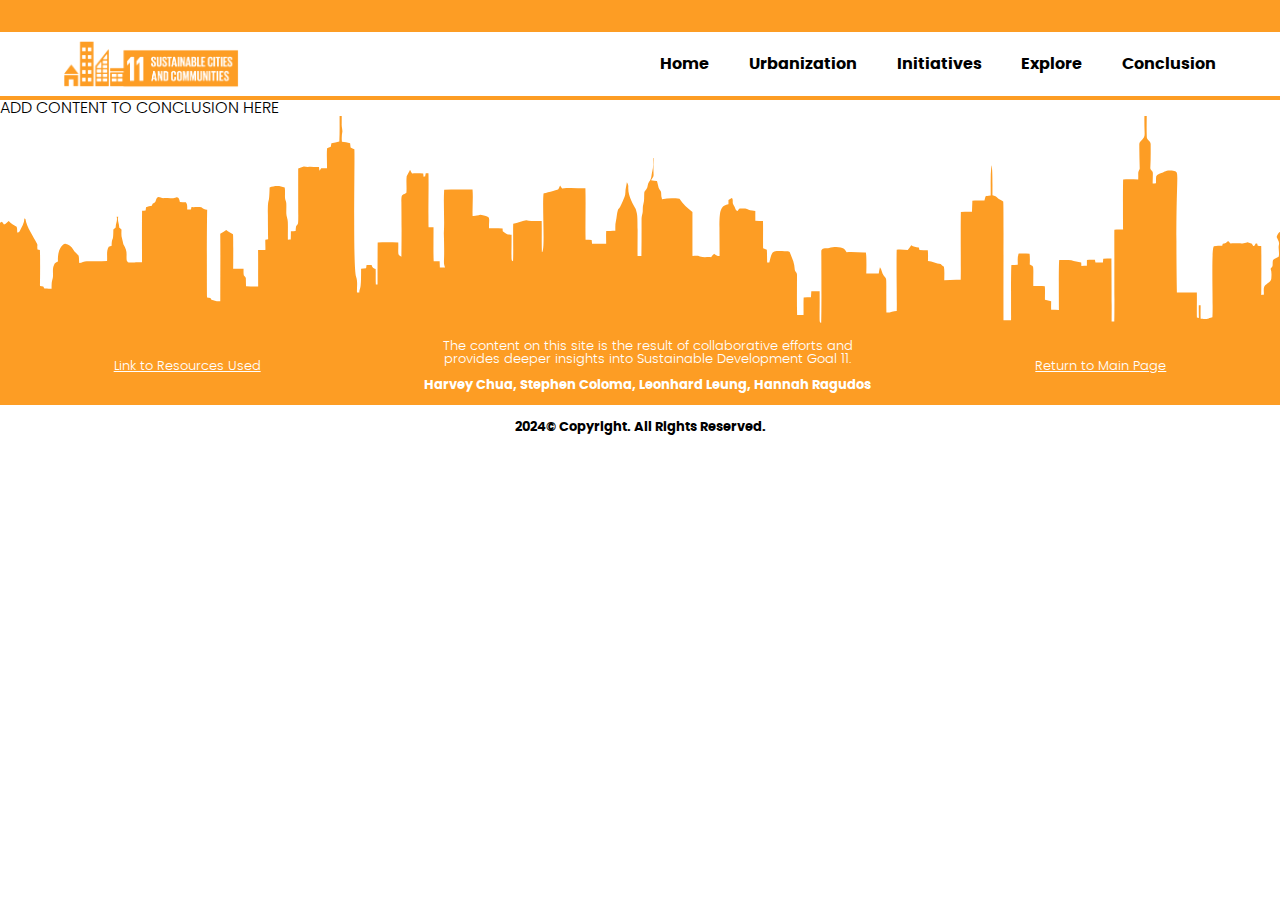
==== pages/conclusion.html @ e599083f "add: added html files and css files to facilitate the distribution of tasks among members" ====
<!DOCTYPE html>
<html lang="en">
<head>
    <meta charset="UTF-8">
    <meta name="viewport" content="width=device-width, initial-scale=1.0">
    <title>Conclusion</title>
    <link rel="stylesheet" href="../style/style.css">
    <link rel="stylesheet" href="../style/conclusion.css">
</head>
<body>
    <header>
        <div class="upper-box"></div>
        <div class="header-content">
            <img id="header-logo" src="../resources/images/logo.png" alt="Sustainable Cities Logo">
            <nav>
                <ul>
                    <li><a href="../index.html">Home</a></li>
                    <li><a href="../pages/urbanization.html">Urbanization</a></li>
                    <li><a href="../pages/initiatives.html">Initiatives</a></li>
                    <li><a href="../pages/explore.html">Explore</a></li>
                    <li><a href="../pages/conclusion.html">Conclusion</a></li>
                </ul>
            </nav>
        </div>
    </header>

    <main>
        ADD CONTENT TO CONCLUSION HERE
    </main>
    
    <footer>
        <div class="image-holder">
            <img id="orange-building" src="../resources/images/footer-bg.svg" alt="">
        </div>
        <div class="text-holder">
            <a href="#">Link to Resources Used</a>
            <p>The content on this site is the result of collaborative efforts and provides deeper insights into Sustainable Development Goal 11.
                <br><br><strong>Harvey Chua, Stephen Coloma, Leonhard Leung, Hannah Ragudos</strong>
            </p>
            <a href="#">Return to Main Page</a>
        </div>
        <div class="white">
            <h1>2024© Copyright. All Rights Reserved.</h1>
        </div>
    </footer>

</body>
</html>
---- style/style.css ----
/* CSS FOR NAVIGATION, HEADE AND FOOTER AS WELL AS THE VARIABLES USED */
@font-face {
    font-family: 'Roboto';
    font-weight: 400;
    src: url('../resources/fonts/poppins-regular-webfont.woff2') format('woff2'),
        url('../resources/fonts/poppins-regular-webfont.woff') format('woff');
}

@font-face {
    font-family: 'Roboto';
    font-weight: bold;
    src: url('../resources/fonts/poppins-bold-webfont.woff2') format('woff2'),
        url('../resources/fonts/poppins-bold-webfont.woff') format('woff');
}

@font-face {
    font-family: 'Roboto';
    font-weight: light;
    src: url('../resources/fonts/poppins-light-webfont.woff2') format('woff2'),
        url('../resources/fonts/poppins-light-webfont.woff') format('woff');
}

:root{
    --main-bg-color: #fff;
    --main-foreground-color: #fd9d24;
    --card-bg-color: #fef3e5;
    --main-accent-color: #009ddb;
    --main-text-color: #000;
    
    /* font family to be changed */
    --app-font-family: 'Roboto'; 
    --app-font-size: clamp(10px, 1vw + .7em, 16px);
    /* mobile view breakpoint */
    --mobile-breakpoint: 420px;
    --tab-breakpoint: 768px;
  }

* {
    box-sizing: border-box;
    margin: 0;
    padding: 0;
}


body {
    font-family: var(--app-font-family);
    font-size: var(--app-font-size);
    display: flex;
    flex-direction: column;
}

/* header part */
header {
    background-color: var(--main-foreground-color);
    position: sticky;
    top: 0;
    z-index: 1000;
}

.upper-box{
    height: 2rem;
}

.header-content {
    display: flex;
    justify-content: center;
    align-items: center;
    padding: .5rem 4rem;
    background-color: var(--main-bg-color);
    border-bottom: 4px solid var(--main-foreground-color);

}

#header-logo {
    height: 3rem;
}

nav{
    display: none;
}

nav ul {
    list-style: none;
    display: flex;  
    justify-content: flex-end;
    align-items: center;
}

nav ul li {
    margin-left: 10%; /* Space items evenly from the right */
}

nav ul li a {
    color: black;
    text-decoration: none;
    font-weight: bold;
}

/* TEMPORARY */
@media (min-width: 900px) {
    /* HANDLE THE ADDING OF BURGERS */
    nav{
        display: flex;
    }

    .header-content {
        display: flex;
        justify-content: space-between;
    }
}

/* FOOTER */
footer{
    width: 100%;
    position: relative;
}

footer .image-holder{
    width: 100%;
}

footer .image-holder #orange-building{
    width: 100%;
}

.text-holder{
    font-size: clamp(.5rem, .3rem + 1vw, .8rem);
    background-color: var(--main-foreground-color);
    padding: 1% 5%;
    display: flex;
    justify-content: space-around;
    align-items: center;
    text-align: center;
    color: var(--main-bg-color);
    margin-top: -5px;
}

.text-holder a{
    color: var(--main-bg-color);
}

.text-holder p{
    padding: 0 5%;
    max-width: 50%;
}

footer .white{
    width: 100%;
    height: 10%;
    padding: 1rem;
    background-color: var(--main-bg-color);
    display: flex;
    justify-content: center;
    align-items: center;
    font-size: clamp(.1rem, .2rem + 1vw, .4rem);
}
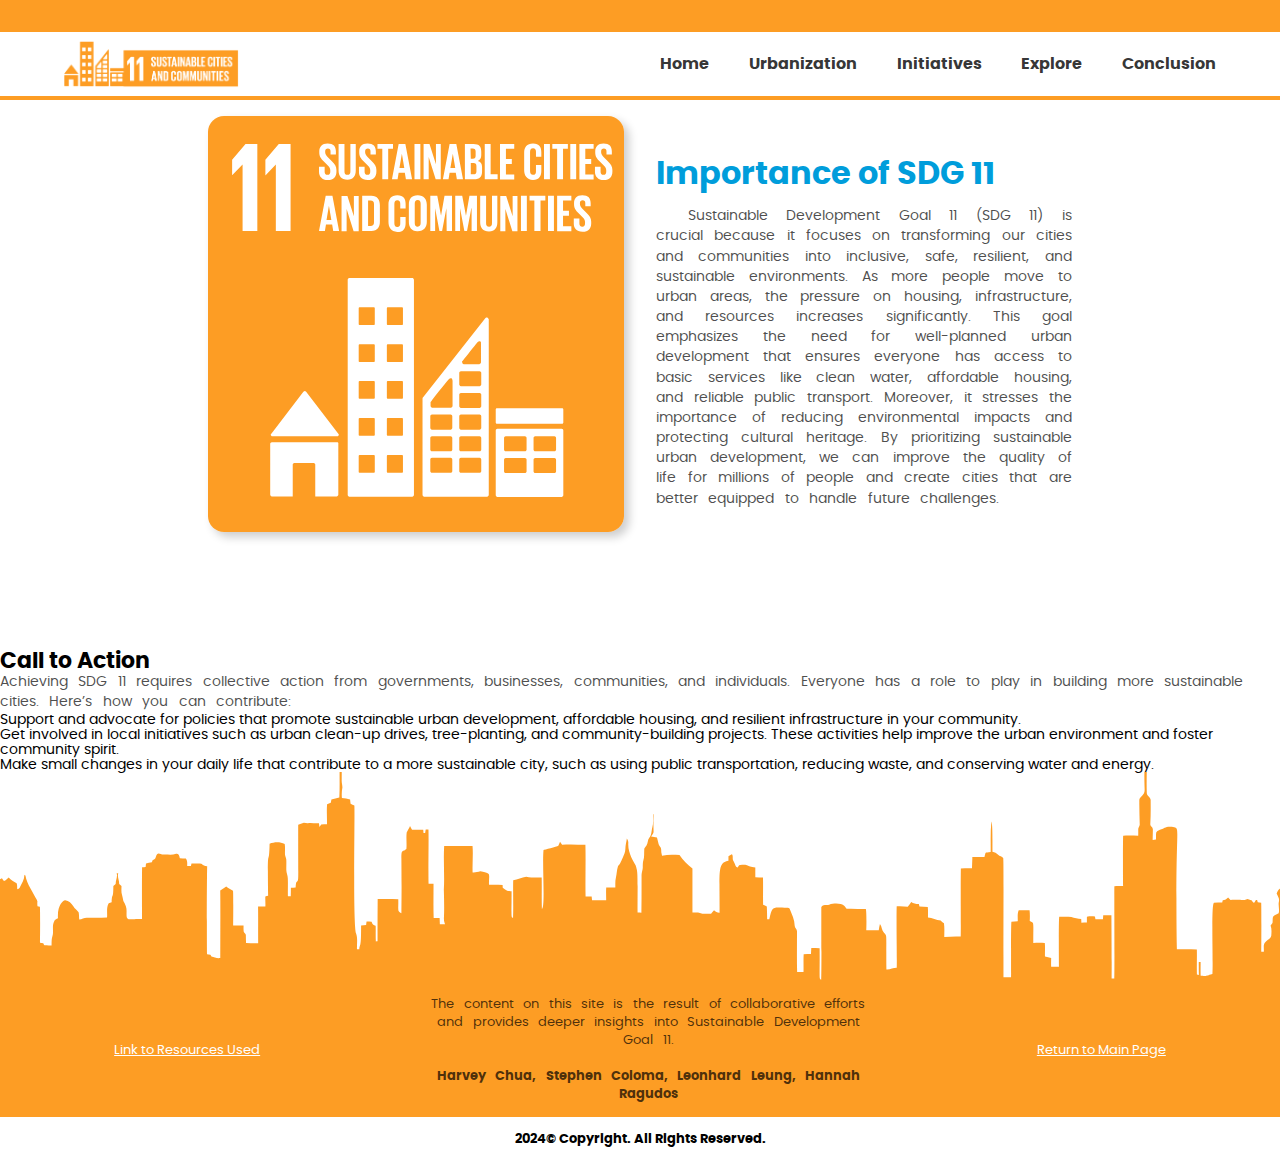
==== commit 314a0a80: "add: added initial design for conclusion pager" ====
--- a/pages/conclusion.html
+++ b/pages/conclusion.html
@@ -21,11 +21,61 @@
                     <li><a href="../pages/conclusion.html">Conclusion</a></li>
                 </ul>
             </nav>
+
+            <!-- MENU FOR NAVIGATION -->
+            <div class="menu">
+                
+                <input type="checkbox" id="toggle" class="toggle-checkbox">
+                <label for="toggle" class="button-toggle"></label>
+
+                <div class="toggle-content">
+                    <ul>
+                        <li><a href="../index.html">Home</a></li>
+                        <li><a href="../pages/urbanization.html">Urbanization</a></li>
+                        <li><a href="../pages/initiatives.html">Initiatives</a></li>
+                        <li><a href="../pages/explore.html">Explore</a></li>
+                        <li><a href="../pages/conclusion.html">Conclusion</a></li>
+                    </ul>
+                </div>
+            </div>
         </div>
     </header>
 
     <main>
-        ADD CONTENT TO CONCLUSION HERE
+        <section class="importance">
+            <div class="content">
+                <div class="left">
+                    <img id="conclusion-logo" src="../resources/images/conclusion-logo.svg" alt="conclusion-logo">
+                </div>
+    
+                <div class="right">
+                    <h1 id="title">Importance of SDG 11</h1>
+                    <p id="discussion">Sustainable Development Goal 11 (SDG 11) is crucial because it focuses on transforming our cities and 
+                        communities into inclusive, safe, resilient, and sustainable environments. As more people move to urban 
+                        areas, the pressure on housing, infrastructure, and resources increases significantly. This goal
+                        emphasizes the need for well-planned urban development that ensures everyone has access to basic services 
+                        like clean water, affordable housing, and reliable public transport. Moreover, it stresses the importance 
+                        of reducing environmental impacts and protecting cultural heritage. By prioritizing sustainable 
+                        urban development, we can improve the quality of life for millions of people and create cities that 
+                        are better equipped to handle future challenges.</p>
+                </div>
+            </div>
+        </section>
+
+        <section class="action">
+            <div class="container">
+                <h2>Call to Action</h2>
+                <div class="discussion-container">
+                    <p id="intro">Achieving SDG 11 requires collective action from governments, businesses, communities, and 
+                        individuals. Everyone has a role to play in building more sustainable cities. Here’s how you can contribute:</p>
+                    <ul>
+                        <li>Support and advocate for policies that promote sustainable urban development, affordable housing, and resilient infrastructure in your community.</li>
+                        <li>Get involved in local initiatives such as urban clean-up drives, tree-planting, and community-building projects. These activities help improve the urban environment and foster community spirit.</li>
+                        <li>Make small changes in your daily life that contribute to a more sustainable city, such as using public transportation, reducing waste, and conserving water and energy.</li>
+                    </ul>
+                </div>
+            </div>
+        </section>
     </main>
     
     <footer>
--- a/style/style.css
+++ b/style/style.css
@@ -1,21 +1,21 @@
 /* CSS FOR NAVIGATION, HEADE AND FOOTER AS WELL AS THE VARIABLES USED */
 @font-face {
-    font-family: 'Roboto';
+    font-family: 'Poppins';
     font-weight: 400;
     src: url('../resources/fonts/poppins-regular-webfont.woff2') format('woff2'),
         url('../resources/fonts/poppins-regular-webfont.woff') format('woff');
 }
 
 @font-face {
-    font-family: 'Roboto';
+    font-family: 'Poppins';
     font-weight: bold;
     src: url('../resources/fonts/poppins-bold-webfont.woff2') format('woff2'),
         url('../resources/fonts/poppins-bold-webfont.woff') format('woff');
 }
 
 @font-face {
-    font-family: 'Roboto';
-    font-weight: light;
+    font-family: 'Poppins';
+    font-weight: 100;
     src: url('../resources/fonts/poppins-light-webfont.woff2') format('woff2'),
         url('../resources/fonts/poppins-light-webfont.woff') format('woff');
 }
@@ -26,10 +26,9 @@
     --card-bg-color: #fef3e5;
     --main-accent-color: #009ddb;
     --main-text-color: #000;
-    
     /* font family to be changed */
-    --app-font-family: 'Roboto'; 
-    --app-font-size: clamp(10px, 1vw + .7em, 16px);
+    --app-font-family: 'Poppins'; 
+    --app-font-size: .9rem;
     /* mobile view breakpoint */
     --mobile-breakpoint: 420px;
     --tab-breakpoint: 768px;
@@ -68,7 +67,7 @@
     padding: .5rem 4rem;
     background-color: var(--main-bg-color);
     border-bottom: 4px solid var(--main-foreground-color);
-
+    position: relative;
 }
 
 #header-logo {
@@ -91,9 +90,71 @@
 }
 
 nav ul li a {
-    color: black;
+    color: rgba(0, 0, 0, 0.8);
     text-decoration: none;
     font-weight: bold;
+    font-size: 1rem;
+}
+
+.header-content .menu{
+    position: absolute;
+    right: 1rem;
+    display: block;
+    height: 20px;
+    width: 20px;
+}
+
+.button-toggle {
+    height: 100%;
+    width: 100%;
+    display: block;
+    background-image: url('../resources/images/menu-logo.svg');
+    background-size:contain;
+    background-repeat: no-repeat;
+    background-position: center;
+}
+
+/* hiding the checkbox */
+.menu .toggle-checkbox {
+    display: none;
+}
+
+/* initially hiding the content  */
+.menu .toggle-content{
+    display: none;
+}
+
+/* showing and unshowing the content */
+.toggle-checkbox:checked ~ .toggle-content {
+    display: block;
+}
+
+/* swapping of images */
+.toggle-checkbox:checked ~ .button-toggle {
+    background-image: url('../resources/images/x-logo.svg'); 
+}
+
+/* stiling the toggle content */
+.menu .toggle-content{
+    height: 100vh;
+    width: 100vw;
+    top: 6.1rem;
+    left: 0;
+    position:fixed;
+    background-color: var(--main-foreground-color);
+    padding: 3rem;
+}
+
+.toggle-content ul{
+    list-style: none;
+}
+
+.toggle-content ul li a {
+    color: var(--main-bg-color);
+    text-decoration: none;
+    font-weight: 400;
+    font-size: 2rem;
+    line-height: 1.5;
 }
 
 /* TEMPORARY */
@@ -107,6 +168,11 @@
         display: flex;
         justify-content: space-between;
     }
+
+    .header-content .menu{
+        display: none;
+    }
+    
 }
 
 /* FOOTER */
--- a/style/conclusion.css
+++ b/style/conclusion.css
@@ -0,0 +1,94 @@
+body p{
+    word-spacing: .4rem;
+    font-weight: 400;
+    color: rgba(0, 0, 0, 0.7);
+    line-height: 1.4;
+}
+
+.importance{
+    width: 100%;
+    /* border: solid blue 5px; */
+    display: flex;
+    justify-content: center;
+}
+
+.content{
+    /* border: solid green 5px; */
+    width: 100%;
+    padding: 1rem;
+    display: flex;
+    flex-direction: column;
+    align-items: center;
+}
+
+.content .left{
+    /* border: solid violet 5px; */
+    width: 70%;
+}
+
+#conclusion-logo{
+    /* border: solid black 5px; */
+    width: 100%;
+    box-shadow: 5px 5px 10px rgba(0, 0, 0, 0.2);
+    border-radius: 1rem;
+}
+
+.content .right{
+    /* border: solid violet 5px; */
+}
+
+.right #title{
+    color: var(--main-accent-color);
+    font-size: 1.5rem;
+    text-align: center;
+    margin: 1rem 0;
+}
+
+.right #discussion{
+    text-align: justify;
+    text-indent: 2rem;
+}
+
+
+@media(min-width: 768px){
+    .content{
+        width: 70%;
+        max-width: 1400px;
+        flex-direction: row;
+        gap: 2rem;
+    }
+
+    .content .left{
+        width: 50%;
+    }
+
+    .content .right{
+        width: 50%;
+    }
+
+    .right #title{
+        text-align: left;
+        margin-bottom: 1rem;
+        font-size: 2rem;
+    }
+}
+
+.action{
+    width: 100%;
+    display: flex;
+    justify-content: center;
+    background-image: url('../resources/images/city-bg.svg');
+    background-size:contain;
+    background-position: center;
+    background-repeat: no-repeat;
+    position: relative;
+    
+}
+
+.action .container{
+    margin-top: 100px;
+    display: flex;
+    flex-direction: column;
+    ;
+}
+
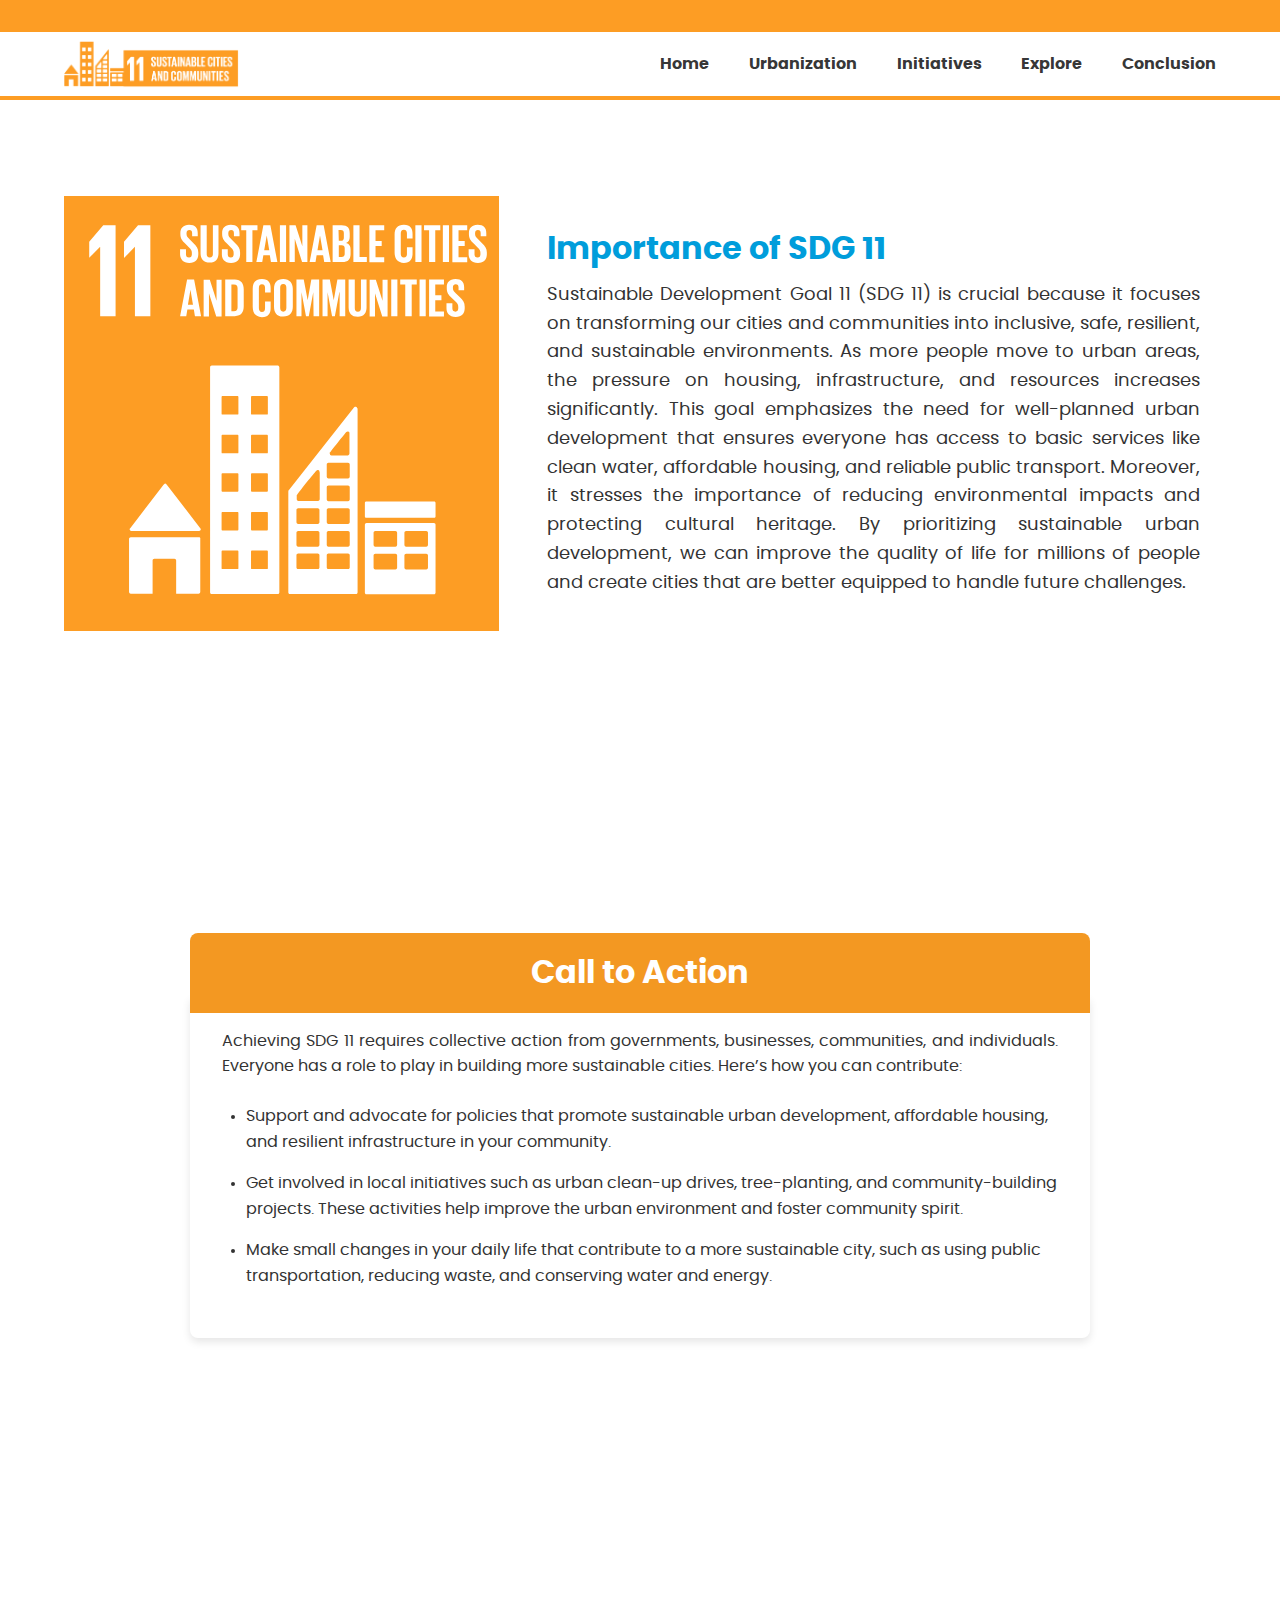
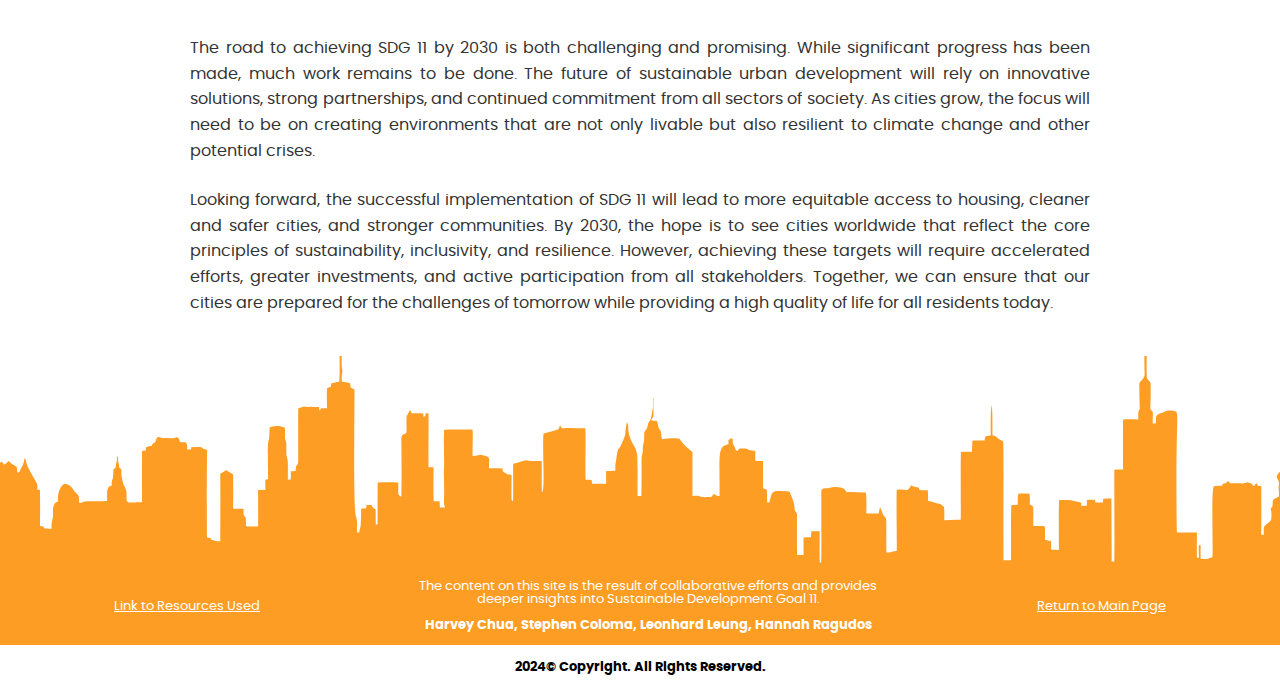
==== commit 1392cda4: "feat: Add "Call to Action" section and pre-footer content for conclusion section" ====
--- a/pages/conclusion.html
+++ b/pages/conclusion.html
@@ -41,42 +41,60 @@
         </div>
     </header>
 
+    <!--CONCLUSION-->
     <main>
-        <section class="importance">
-            <div class="content">
-                <div class="left">
-                    <img id="conclusion-logo" src="../resources/images/conclusion-logo.svg" alt="conclusion-logo">
+        <section class="conclusion-section">
+            <div class="content-wrapper">
+                <div class="image-box">
+                    <img src="../resources/images/conclusion-logo.svg" alt="SDG 11 Icon">
                 </div>
-    
-                <div class="right">
-                    <h1 id="title">Importance of SDG 11</h1>
-                    <p id="discussion">Sustainable Development Goal 11 (SDG 11) is crucial because it focuses on transforming our cities and 
-                        communities into inclusive, safe, resilient, and sustainable environments. As more people move to urban 
-                        areas, the pressure on housing, infrastructure, and resources increases significantly. This goal
-                        emphasizes the need for well-planned urban development that ensures everyone has access to basic services 
-                        like clean water, affordable housing, and reliable public transport. Moreover, it stresses the importance 
-                        of reducing environmental impacts and protecting cultural heritage. By prioritizing sustainable 
-                        urban development, we can improve the quality of life for millions of people and create cities that 
-                        are better equipped to handle future challenges.</p>
+                <div class="text-box">
+                    <h2>Importance of SDG 11</h2>
+                    <p>Sustainable Development Goal 11 (SDG 11) is crucial because it focuses on transforming our cities and communities 
+                        into inclusive, safe, resilient, and sustainable environments. As more people move to urban areas, the pressure 
+                        on housing, infrastructure, and resources increases significantly. This goal emphasizes the need for well-planned 
+                        urban development that ensures everyone has access to basic services like clean water, affordable housing, and
+                         reliable public transport. Moreover, it stresses the importance of reducing environmental impacts and protecting 
+                         cultural heritage. By prioritizing sustainable urban development, we can improve the quality of life for millions
+                          of people and create cities that are better equipped to handle future challenges.</p>
                 </div>
             </div>
         </section>
-
-        <section class="action">
-            <div class="container">
+        
+        <!-- Call to Action Section -->
+        <section class="call-to-action-section">
+            <div class="cta-background">
                 <h2>Call to Action</h2>
-                <div class="discussion-container">
-                    <p id="intro">Achieving SDG 11 requires collective action from governments, businesses, communities, and 
-                        individuals. Everyone has a role to play in building more sustainable cities. Here’s how you can contribute:</p>
-                    <ul>
-                        <li>Support and advocate for policies that promote sustainable urban development, affordable housing, and resilient infrastructure in your community.</li>
-                        <li>Get involved in local initiatives such as urban clean-up drives, tree-planting, and community-building projects. These activities help improve the urban environment and foster community spirit.</li>
-                        <li>Make small changes in your daily life that contribute to a more sustainable city, such as using public transportation, reducing waste, and conserving water and energy.</li>
-                    </ul>
-                </div>
+            </div>
+            <div class="cta-content">
+                <p>Achieving SDG 11 requires collective action from governments, businesses, communities, and individuals. Everyone has 
+                    a role to play in building more sustainable cities. Here’s how you can contribute:</p>
+                <ul>
+                    <li>Support and advocate for policies that promote sustainable urban development, affordable housing, and resilient
+                         infrastructure in your community.</li>
+                    <li>Get involved in local initiatives such as urban clean-up drives, tree-planting, and community-building projects. 
+                        These activities help improve the urban environment and foster community spirit.</li>
+                    <li>Make small changes in your daily life that contribute to a more sustainable city, such as using public 
+                        transportation, reducing waste, and conserving water and energy.</li>
+                </ul>
             </div>
         </section>
+
+        <div class="pre-footer-section">
+            <div class="pre-footer-content">
+                <p>The road to achieving SDG 11 by 2030 is both challenging and promising. While significant progress has been made, 
+                    much work remains to be done. The future of sustainable urban development will rely on innovative solutions, strong
+                    partnerships, and continued commitment from all sectors of society. As cities grow, the focus will need to be on 
+                    creating environments that are not only livable but also resilient to climate change and other potential crises.</p>
+                <p>Looking forward, the successful implementation of SDG 11 will lead to more equitable access to housing, cleaner and 
+                    safer cities, and stronger communities. By 2030, the hope is to see cities worldwide that reflect the core principles 
+                    of sustainability, inclusivity, and resilience. However, achieving these targets will require accelerated efforts, 
+                    greater investments, and active participation from all stakeholders. Together, we can ensure that our cities are 
+                    prepared for the challenges of tomorrow while providing a high quality of life for all residents today.</p>
+            </div>
+        </div>        
     </main>
+    
     
     <footer>
         <div class="image-holder">
--- a/style/conclusion.css
+++ b/style/conclusion.css
@@ -1,94 +1,218 @@
-body p{
-    word-spacing: .4rem;
-    font-weight: 400;
-    color: rgba(0, 0, 0, 0.7);
-    line-height: 1.4;
-}
-
-.importance{
-    width: 100%;
-    /* border: solid blue 5px; */
+
+body {
+    font-family: 'Poppins', sans-serif;
+    margin: 0;
+    padding: 0;
+}
+
+.conclusion-section {
     display: flex;
     justify-content: center;
-}
-
-.content{
-    /* border: solid green 5px; */
-    width: 100%;
+    align-items: center;
+    padding: 0;
+    margin: 0; 
+}
+
+.content-wrapper {
+    display: flex;
+    flex-direction: column;
+    align-items: center;
+    width: 100%; 
+    gap: 1rem;
+}
+
+.image-box {
+    width: 100%;
+    max-width: 100%;
     padding: 1rem;
+    box-sizing: border-box;
+}
+
+.image-box img {
+    width: 100%;
+    height: auto;
+}
+
+.text-box {
+    width: 100%;
+    text-align: center;
+    padding: 0 1rem;
+}
+
+.text-box h2 {
+    font-size: 1.5rem;
+    color: #009ddb;
+    margin-bottom: 1rem;
+    text-align: center;
+}
+
+.text-box p {
+    font-size: 1rem;
+    line-height: 1.6;
+    color: #333;
+    text-align: justify;
+}
+
+
+@media (min-width: 768px) {
+    .conclusion-section {
+        padding: 2rem 4rem;
+        margin: 4rem 0;
+    }
+
+    .content-wrapper {
+        flex-direction: row;
+        text-align: left;
+        max-width: 1200px;
+        gap: 3rem;
+    }
+
+    .image-box {
+        flex: 1;
+        max-width: 50%;
+        padding: 0;
+    }
+
+    .image-box img {
+        width: 100%;
+        height: auto;
+    }
+
+    .text-box {
+        flex: 1.5;
+        text-align: left;
+        padding-left: 0;
+    }
+
+    .text-box h2 {
+        font-size: 2rem;
+        text-align: left;
+    }
+
+    .text-box p {
+        font-size: 1.125rem;
+    }
+}
+
+
+.call-to-action-section {
+    background-image: url('../resources/images/city-background.svg');
+    background-size: cover;
+    background-position: center;
+    width: 100%;
+    height: 90vh;
     display: flex;
     flex-direction: column;
-    align-items: center;
-}
-
-.content .left{
-    /* border: solid violet 5px; */
-    width: 70%;
-}
-
-#conclusion-logo{
-    /* border: solid black 5px; */
-    width: 100%;
-    box-shadow: 5px 5px 10px rgba(0, 0, 0, 0.2);
-    border-radius: 1rem;
-}
-
-.content .right{
-    /* border: solid violet 5px; */
-}
-
-.right #title{
-    color: var(--main-accent-color);
-    font-size: 1.5rem;
+    justify-content: center;
+    align-items: center;
+}
+
+.cta-background {
+    background-color: #f39822;
+    padding: 1.5rem 2rem;
+    width: 100%;
+    max-width: 900px;
     text-align: center;
-    margin: 1rem 0;
-}
-
-.right #discussion{
+    position: relative;
+    border-radius: 8px 8px 0 0;
+}
+
+.cta-background h2 {
+    color: #fff;
+    font-size: 2rem;
+    margin: 0;
+}
+
+.cta-content {
+    background-color: #fff;
+    padding: 2rem;
+    width: 100%;
+    max-width: 900px;
+    box-shadow: 0 4px 8px rgba(0, 0, 0, 0.1);
+    margin-top: -1rem;
+    border-radius: 0 0 8px 8px;
+    line-height: 1.6;
+    font-size: 1rem;
+}
+
+.cta-content p {
+    color: #333;
+    font-size: 1rem;
+    margin-bottom: 1.5rem;
     text-align: justify;
-    text-indent: 2rem;
-}
-
-
-@media(min-width: 768px){
-    .content{
-        width: 70%;
-        max-width: 1400px;
-        flex-direction: row;
-        gap: 2rem;
-    }
-
-    .content .left{
-        width: 50%;
-    }
-
-    .content .right{
-        width: 50%;
-    }
-
-    .right #title{
-        text-align: left;
-        margin-bottom: 1rem;
-        font-size: 2rem;
-    }
-}
-
-.action{
+}
+
+.cta-content ul {
+    list-style-type: disc;
+    padding-left: 1.5rem;
+    color: #333;
+}
+
+.cta-content ul li {
+    margin-bottom: 1rem;
+    font-size: 1rem;
+}
+
+@media (max-width: 768px) {
+    .call-to-action-section {
+        height: 100vh;
+        padding: 0;
+    }
+
+    .cta-background {
+        padding: 1rem;
+        max-width: 100%;
+        border-radius: 8px 8px 0 0;
+    }
+
+    .cta-background h2 {
+        font-size: 1.5rem;
+    }
+
+    .cta-content {
+        padding: 1.5rem;
+        max-width: 100%;
+        margin-top: 0;
+        box-shadow: none;
+        border-radius: 0 0 8px 8px;
+    }
+
+    .cta-content p, .cta-content ul li {
+        font-size: 0.9rem;
+    }
+}
+
+.pre-footer-section {
+    padding: 1rem;
+    background-color: #fff;
     width: 100%;
     display: flex;
     justify-content: center;
-    background-image: url('../resources/images/city-bg.svg');
-    background-size:contain;
-    background-position: center;
-    background-repeat: no-repeat;
-    position: relative;
-    
-}
-
-.action .container{
-    margin-top: 100px;
-    display: flex;
-    flex-direction: column;
-    ;
-}
-
+    align-items: center;
+    text-align: left;
+    margin-top: 5rem;
+}
+
+.pre-footer-content {
+    max-width: 900px;
+    width: 100%;
+    color: #333;
+    text-align: justify;
+}
+
+.pre-footer-content p {
+    font-size: 1rem;
+    line-height: 1.6;
+    margin-bottom: 1.5rem;
+}
+
+@media (max-width: 768px) {
+    .pre-footer-section {
+        padding: 1.5rem;
+    }
+
+    .pre-footer-content p {
+        font-size: 0.9rem;
+    }
+}
+
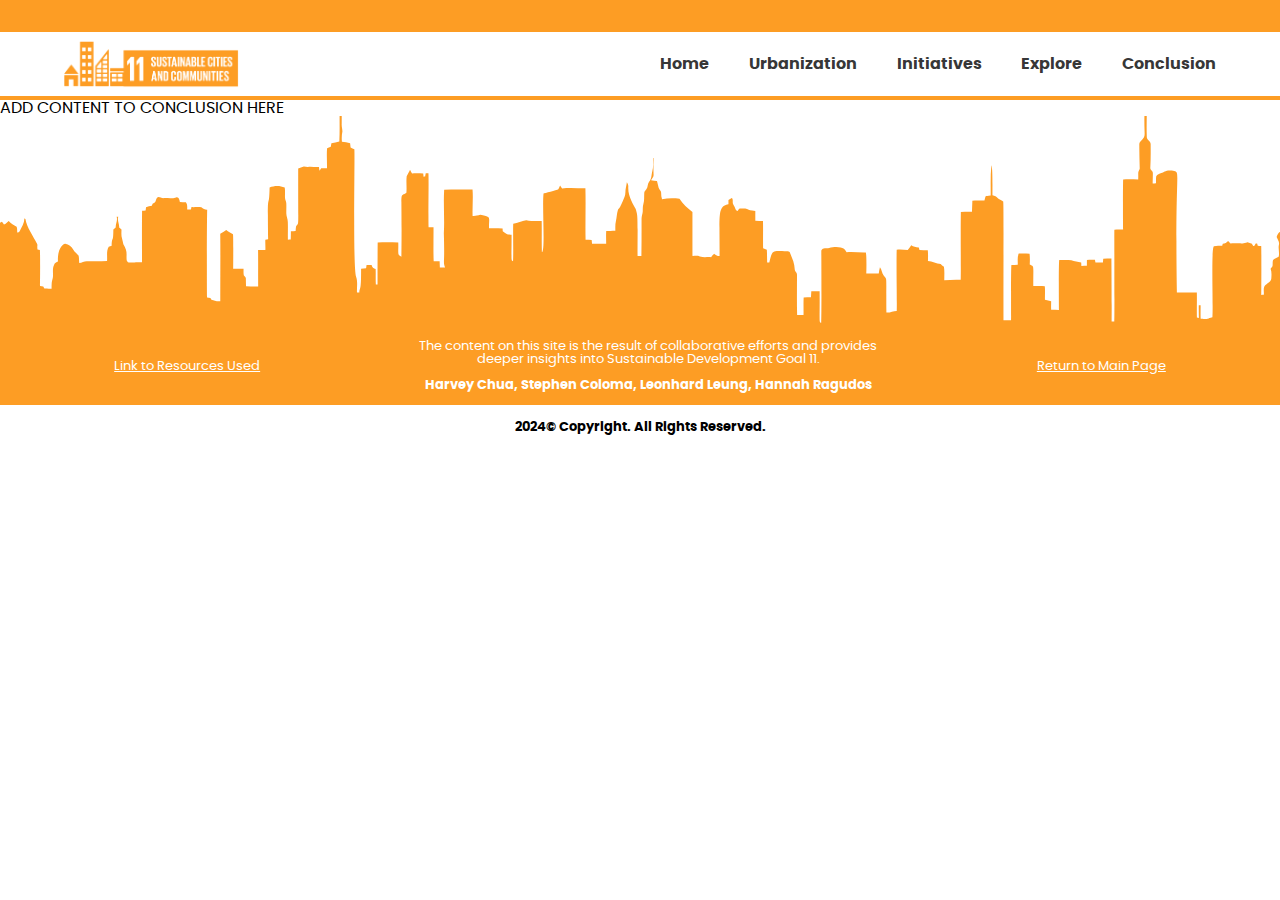
==== commit 6c3e6815: "fix: fixed some links" ====
--- a/pages/conclusion.html
+++ b/pages/conclusion.html
@@ -21,91 +21,23 @@
                     <li><a href="../pages/conclusion.html">Conclusion</a></li>
                 </ul>
             </nav>
-
-            <!-- MENU FOR NAVIGATION -->
-            <div class="menu">
-                
-                <input type="checkbox" id="toggle" class="toggle-checkbox">
-                <label for="toggle" class="button-toggle"></label>
-
-                <div class="toggle-content">
-                    <ul>
-                        <li><a href="../index.html">Home</a></li>
-                        <li><a href="../pages/urbanization.html">Urbanization</a></li>
-                        <li><a href="../pages/initiatives.html">Initiatives</a></li>
-                        <li><a href="../pages/explore.html">Explore</a></li>
-                        <li><a href="../pages/conclusion.html">Conclusion</a></li>
-                    </ul>
-                </div>
-            </div>
         </div>
     </header>
 
-    <!--CONCLUSION-->
     <main>
-        <section class="conclusion-section">
-            <div class="content-wrapper">
-                <div class="image-box">
-                    <img src="../resources/images/conclusion-logo.svg" alt="SDG 11 Icon">
-                </div>
-                <div class="text-box">
-                    <h2>Importance of SDG 11</h2>
-                    <p>Sustainable Development Goal 11 (SDG 11) is crucial because it focuses on transforming our cities and communities 
-                        into inclusive, safe, resilient, and sustainable environments. As more people move to urban areas, the pressure 
-                        on housing, infrastructure, and resources increases significantly. This goal emphasizes the need for well-planned 
-                        urban development that ensures everyone has access to basic services like clean water, affordable housing, and
-                         reliable public transport. Moreover, it stresses the importance of reducing environmental impacts and protecting 
-                         cultural heritage. By prioritizing sustainable urban development, we can improve the quality of life for millions
-                          of people and create cities that are better equipped to handle future challenges.</p>
-                </div>
-            </div>
-        </section>
-        
-        <!-- Call to Action Section -->
-        <section class="call-to-action-section">
-            <div class="cta-background">
-                <h2>Call to Action</h2>
-            </div>
-            <div class="cta-content">
-                <p>Achieving SDG 11 requires collective action from governments, businesses, communities, and individuals. Everyone has 
-                    a role to play in building more sustainable cities. Here’s how you can contribute:</p>
-                <ul>
-                    <li>Support and advocate for policies that promote sustainable urban development, affordable housing, and resilient
-                         infrastructure in your community.</li>
-                    <li>Get involved in local initiatives such as urban clean-up drives, tree-planting, and community-building projects. 
-                        These activities help improve the urban environment and foster community spirit.</li>
-                    <li>Make small changes in your daily life that contribute to a more sustainable city, such as using public 
-                        transportation, reducing waste, and conserving water and energy.</li>
-                </ul>
-            </div>
-        </section>
-
-        <div class="pre-footer-section">
-            <div class="pre-footer-content">
-                <p>The road to achieving SDG 11 by 2030 is both challenging and promising. While significant progress has been made, 
-                    much work remains to be done. The future of sustainable urban development will rely on innovative solutions, strong
-                    partnerships, and continued commitment from all sectors of society. As cities grow, the focus will need to be on 
-                    creating environments that are not only livable but also resilient to climate change and other potential crises.</p>
-                <p>Looking forward, the successful implementation of SDG 11 will lead to more equitable access to housing, cleaner and 
-                    safer cities, and stronger communities. By 2030, the hope is to see cities worldwide that reflect the core principles 
-                    of sustainability, inclusivity, and resilience. However, achieving these targets will require accelerated efforts, 
-                    greater investments, and active participation from all stakeholders. Together, we can ensure that our cities are 
-                    prepared for the challenges of tomorrow while providing a high quality of life for all residents today.</p>
-            </div>
-        </div>        
+        ADD CONTENT TO CONCLUSION HERE
     </main>
-    
     
     <footer>
         <div class="image-holder">
             <img id="orange-building" src="../resources/images/footer-bg.svg" alt="">
         </div>
         <div class="text-holder">
-            <a href="#">Link to Resources Used</a>
+            <a href="../pages/resources.html">Link to Resources Used</a>
             <p>The content on this site is the result of collaborative efforts and provides deeper insights into Sustainable Development Goal 11.
                 <br><br><strong>Harvey Chua, Stephen Coloma, Leonhard Leung, Hannah Ragudos</strong>
             </p>
-            <a href="#">Return to Main Page</a>
+            <a href="../index.html">Return to Main Page</a>
         </div>
         <div class="white">
             <h1>2024© Copyright. All Rights Reserved.</h1>
--- a/style/style.css
+++ b/style/style.css
@@ -28,7 +28,7 @@
     --main-text-color: #000;
     /* font family to be changed */
     --app-font-family: 'Poppins'; 
-    --app-font-size: .9rem;
+    --app-font-size: 1rem;
     /* mobile view breakpoint */
     --mobile-breakpoint: 420px;
     --tab-breakpoint: 768px;
@@ -90,10 +90,38 @@
 }
 
 nav ul li a {
+    position: relative;
+    display: inline-block;
     color: rgba(0, 0, 0, 0.8);
     text-decoration: none;
     font-weight: bold;
     font-size: 1rem;
+}
+
+/* Hover effect */
+nav ul li a:hover {
+    color: var(--main-foreground-color);
+}
+
+/* Create a pseudo-element for the bottom border */
+nav ul li a::after {
+    content: '';
+    background-color: var(--main-foreground-color);
+    position: absolute;
+    left: 50%;
+    bottom: 0;
+    top: 20px;
+    width: 0;
+    height: 2px;
+    transition: all 0.2s ease;
+    transform: translateX(-50%);
+}
+
+/* Expand the border from center to edges on hover */
+nav ul li a:hover::after {
+    width: 100%;
+    left: 0;
+    transform: translateX(0);
 }
 
 .header-content .menu{
@@ -119,30 +147,33 @@
     display: none;
 }
 
-/* initially hiding the content  */
-.menu .toggle-content{
-    display: none;
-}
-
-/* showing and unshowing the content */
-.toggle-checkbox:checked ~ .toggle-content {
-    display: block;
-}
-
-/* swapping of images */
-.toggle-checkbox:checked ~ .button-toggle {
-    background-image: url('../resources/images/x-logo.svg'); 
-}
-
-/* stiling the toggle content */
-.menu .toggle-content{
-    height: 100vh;
+/* initially hiding the content with 0 height */
+.menu .toggle-content {
+    height: 0;
     width: 100vw;
     top: 6.1rem;
     left: 0;
-    position:fixed;
-    background-color: var(--main-foreground-color);
-    padding: 3rem;
+    position: fixed;
+    background-color: var(--main-foreground-color);
+    padding: 0 3rem;
+    overflow: hidden;
+    transition: height 0.5s ease-in-out;
+}
+
+/* adding a margin to bring down the menu content */
+.menu .toggle-content > ul {
+    margin-top: 5%;
+}
+
+/* showing and expanding the content */
+.toggle-checkbox:checked ~ .toggle-content {
+    height: 100vh;
+    padding: 0 3rem;
+}
+
+/* swapping of images */
+.toggle-checkbox:checked ~ .button-toggle {
+    background-image: url('../resources/images/x-logo.svg');
 }
 
 .toggle-content ul{
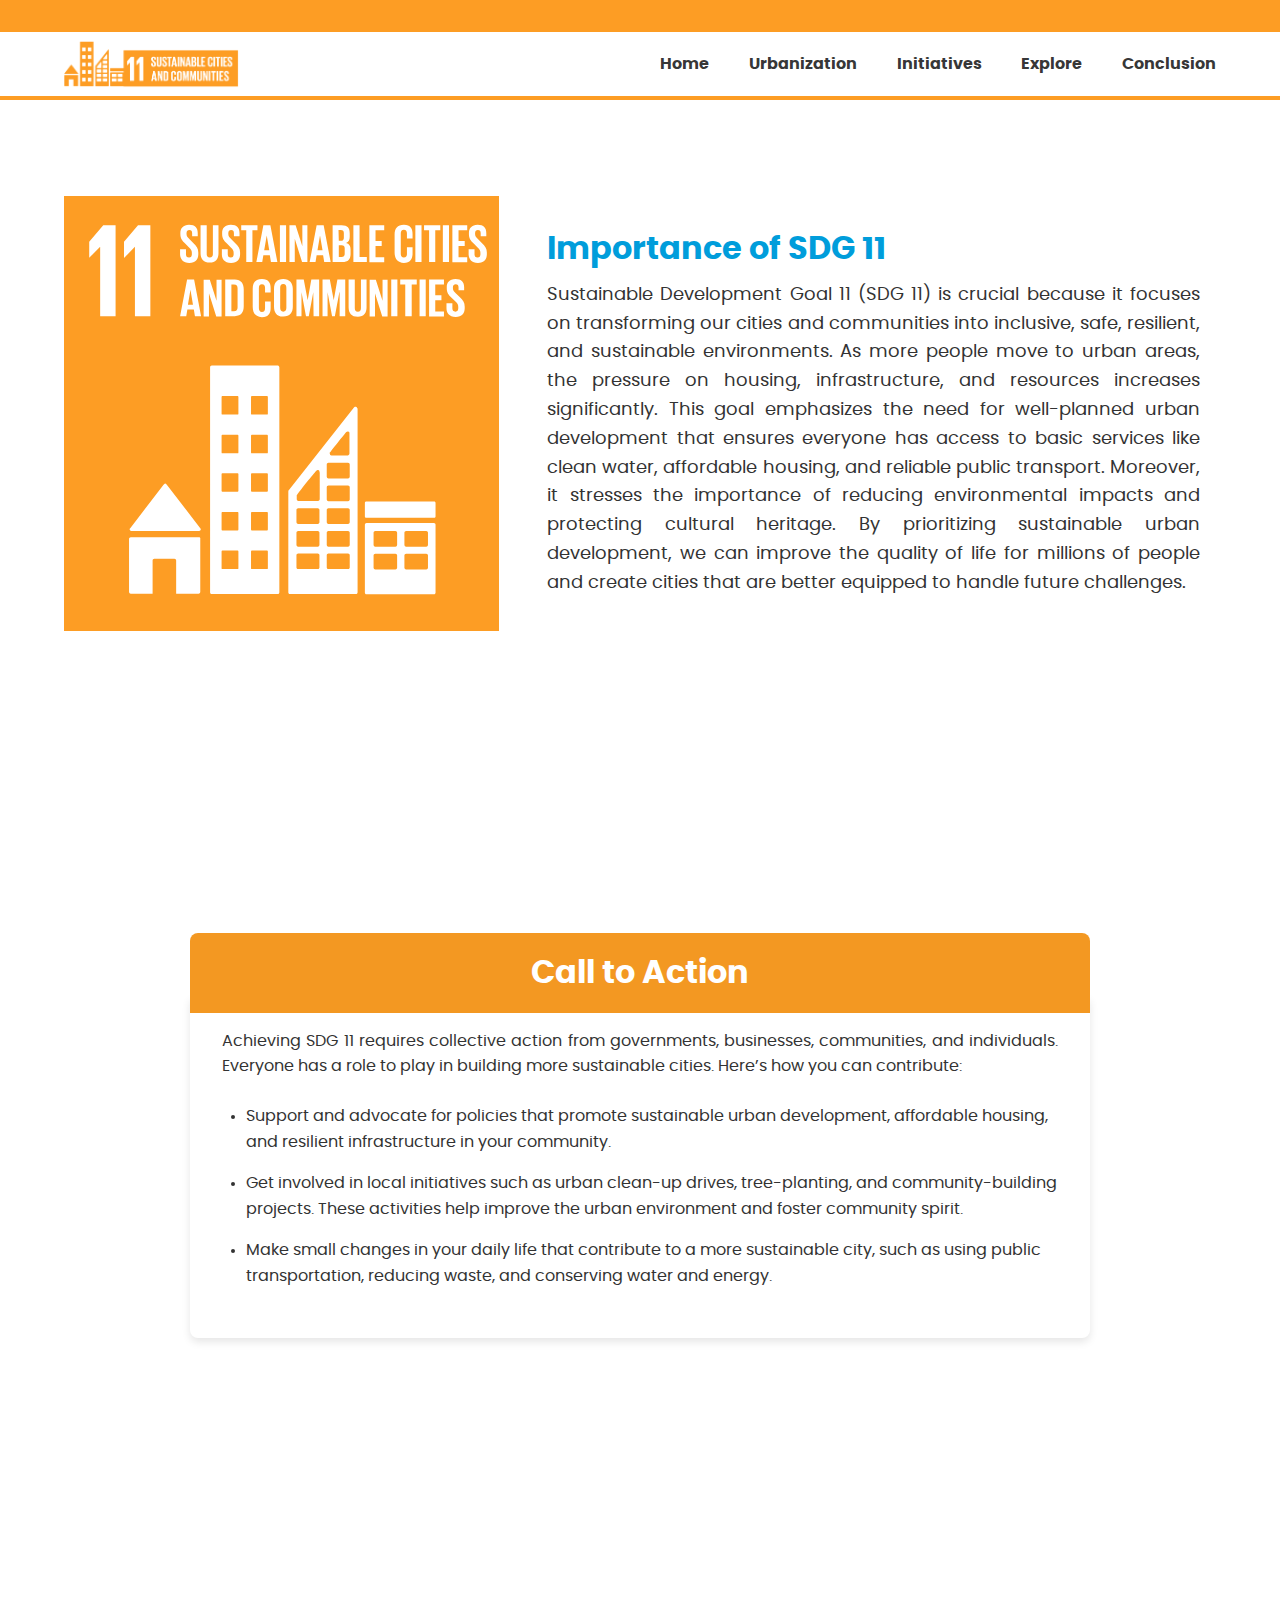
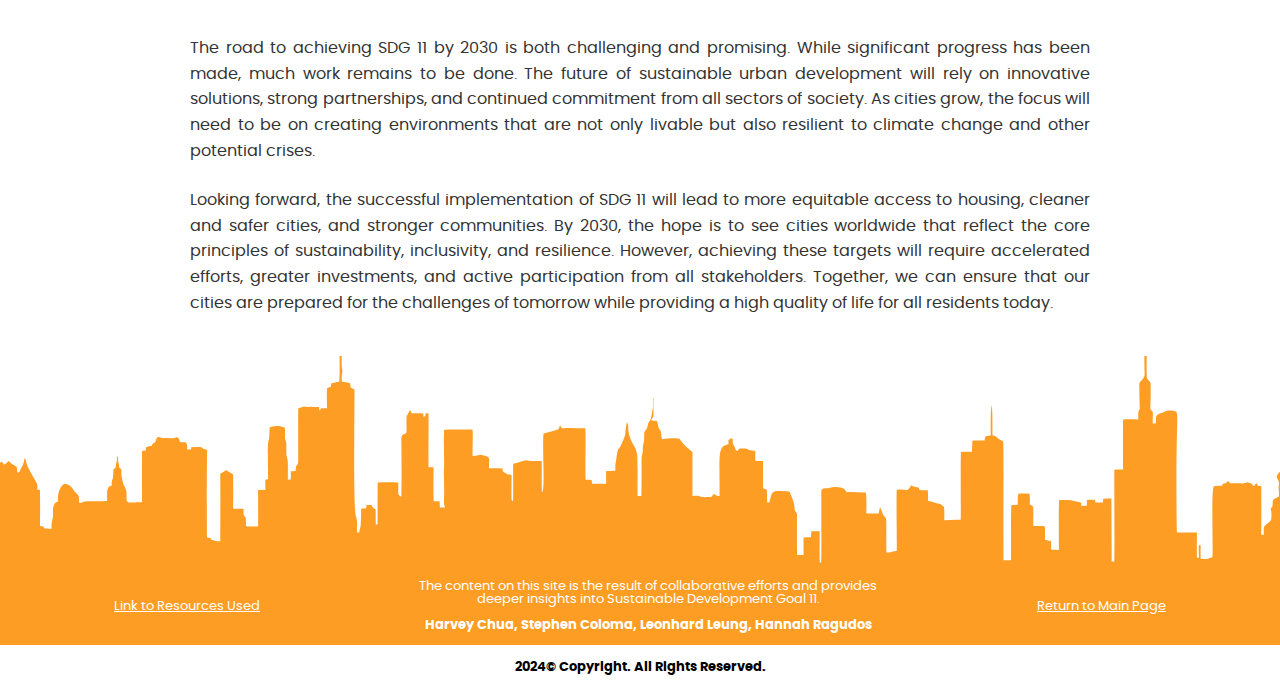
==== commit dfbba0b7: "Merge branch 'leo'" ====
--- a/pages/conclusion.html
+++ b/pages/conclusion.html
@@ -21,12 +21,80 @@
                     <li><a href="../pages/conclusion.html">Conclusion</a></li>
                 </ul>
             </nav>
+
+            <!-- MENU FOR NAVIGATION -->
+            <div class="menu">
+                
+                <input type="checkbox" id="toggle" class="toggle-checkbox">
+                <label for="toggle" class="button-toggle"></label>
+
+                <div class="toggle-content">
+                    <ul>
+                        <li><a href="../index.html">Home</a></li>
+                        <li><a href="../pages/urbanization.html">Urbanization</a></li>
+                        <li><a href="../pages/initiatives.html">Initiatives</a></li>
+                        <li><a href="../pages/explore.html">Explore</a></li>
+                        <li><a href="../pages/conclusion.html">Conclusion</a></li>
+                    </ul>
+                </div>
+            </div>
         </div>
     </header>
 
+    <!--CONCLUSION-->
     <main>
-        ADD CONTENT TO CONCLUSION HERE
+        <section class="conclusion-section">
+            <div class="content-wrapper">
+                <div class="image-box">
+                    <img src="../resources/images/conclusion-logo.svg" alt="SDG 11 Icon">
+                </div>
+                <div class="text-box">
+                    <h2>Importance of SDG 11</h2>
+                    <p>Sustainable Development Goal 11 (SDG 11) is crucial because it focuses on transforming our cities and communities 
+                        into inclusive, safe, resilient, and sustainable environments. As more people move to urban areas, the pressure 
+                        on housing, infrastructure, and resources increases significantly. This goal emphasizes the need for well-planned 
+                        urban development that ensures everyone has access to basic services like clean water, affordable housing, and
+                         reliable public transport. Moreover, it stresses the importance of reducing environmental impacts and protecting 
+                         cultural heritage. By prioritizing sustainable urban development, we can improve the quality of life for millions
+                          of people and create cities that are better equipped to handle future challenges.</p>
+                </div>
+            </div>
+        </section>
+        
+        <!-- Call to Action Section -->
+        <section class="call-to-action-section">
+            <div class="cta-background">
+                <h2>Call to Action</h2>
+            </div>
+            <div class="cta-content">
+                <p>Achieving SDG 11 requires collective action from governments, businesses, communities, and individuals. Everyone has 
+                    a role to play in building more sustainable cities. Here’s how you can contribute:</p>
+                <ul>
+                    <li>Support and advocate for policies that promote sustainable urban development, affordable housing, and resilient
+                         infrastructure in your community.</li>
+                    <li>Get involved in local initiatives such as urban clean-up drives, tree-planting, and community-building projects. 
+                        These activities help improve the urban environment and foster community spirit.</li>
+                    <li>Make small changes in your daily life that contribute to a more sustainable city, such as using public 
+                        transportation, reducing waste, and conserving water and energy.</li>
+                </ul>
+            </div>
+        </section>
+
+        <div class="pre-footer-section">
+            <div class="pre-footer-content">
+                <p>The road to achieving SDG 11 by 2030 is both challenging and promising. While significant progress has been made, 
+                    much work remains to be done. The future of sustainable urban development will rely on innovative solutions, strong
+                    partnerships, and continued commitment from all sectors of society. As cities grow, the focus will need to be on 
+                    creating environments that are not only livable but also resilient to climate change and other potential crises.</p>
+                <p>Looking forward, the successful implementation of SDG 11 will lead to more equitable access to housing, cleaner and 
+                    safer cities, and stronger communities. By 2030, the hope is to see cities worldwide that reflect the core principles 
+                    of sustainability, inclusivity, and resilience. However, achieving these targets will require accelerated efforts, 
+                    greater investments, and active participation from all stakeholders. Together, we can ensure that our cities are 
+                    prepared for the challenges of tomorrow while providing a high quality of life for all residents today.</p>
+            </div>
+        </div>        
     </main>
+    
     
     <footer>
         <div class="image-holder">
--- a/style/style.css
+++ b/style/style.css
@@ -28,7 +28,7 @@
     --main-text-color: #000;
     /* font family to be changed */
     --app-font-family: 'Poppins'; 
-    --app-font-size: 1rem;
+    --app-font-size: .9rem;
     /* mobile view breakpoint */
     --mobile-breakpoint: 420px;
     --tab-breakpoint: 768px;
@@ -206,6 +206,12 @@
     
 }
 
+@media(min-width: 768px){
+    :root{
+        --app-font-size: 1rem;
+      }
+}
+
 /* FOOTER */
 footer{
     width: 100%;
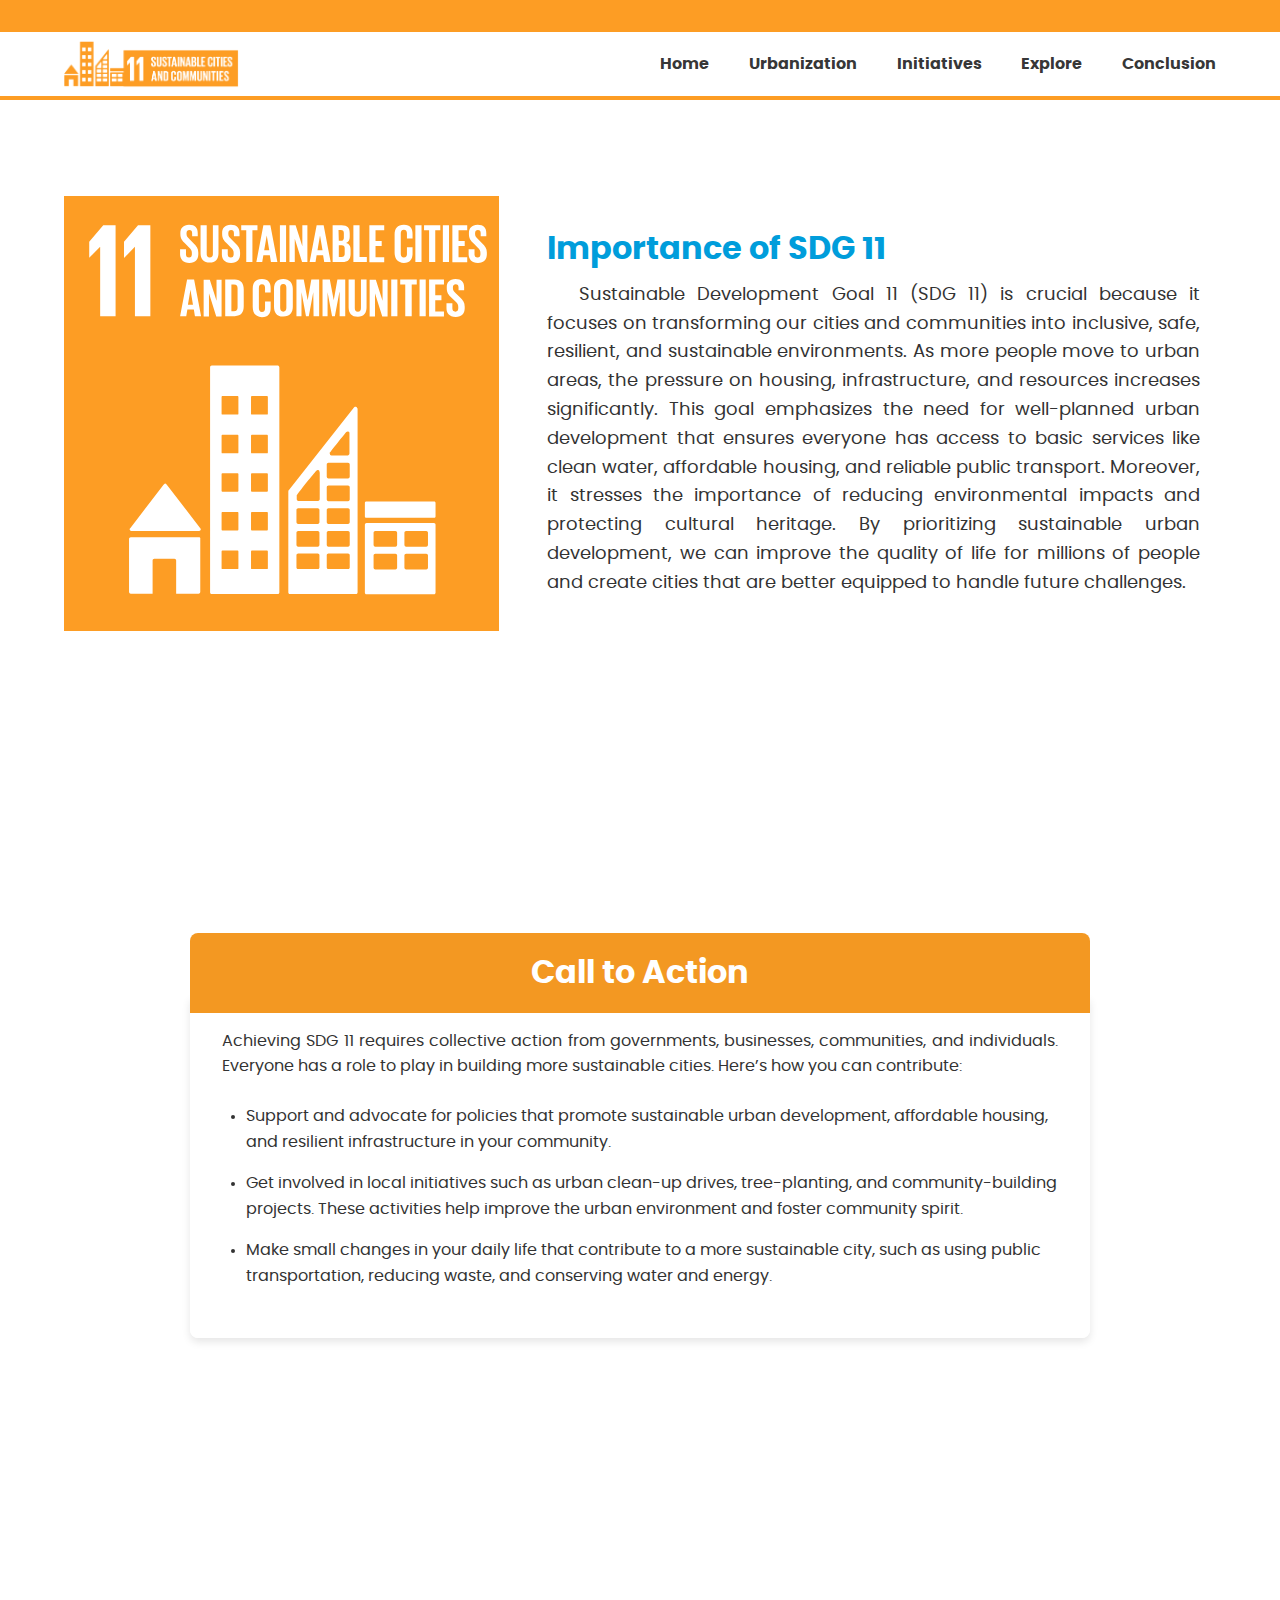
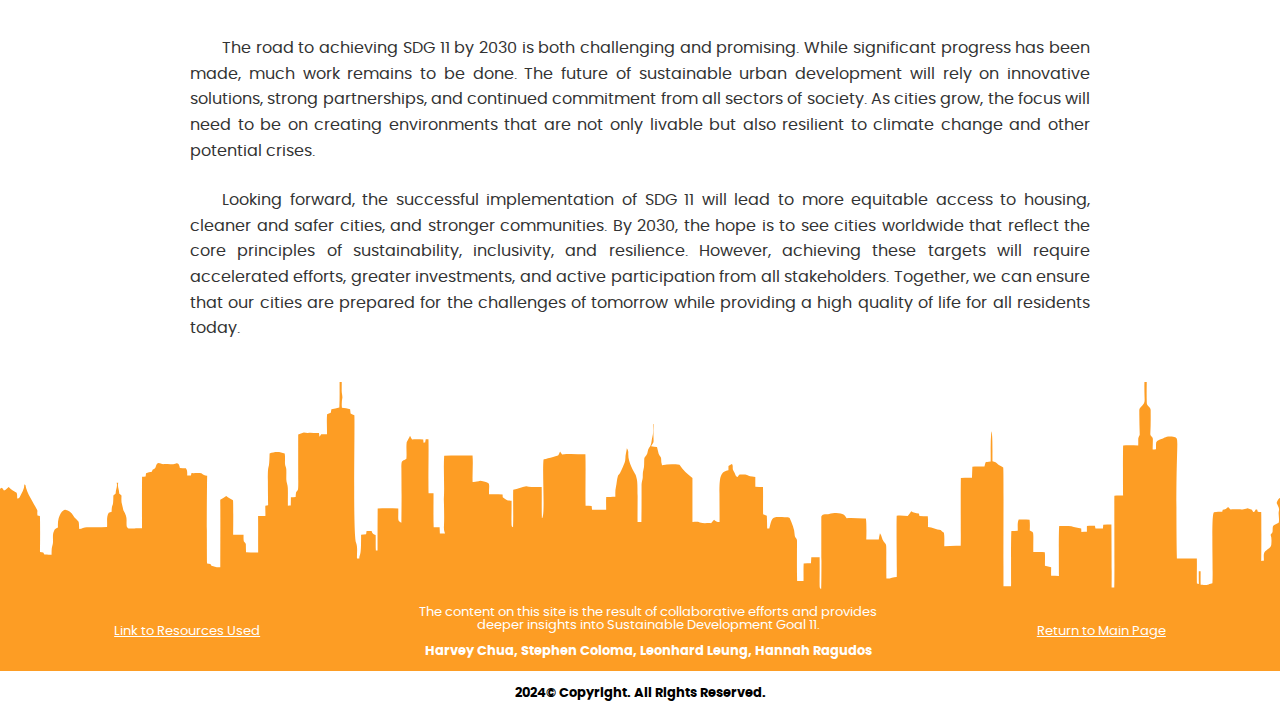
==== commit 6e80af66: "fix: fixed the mobile view of the conclusion page" ====
--- a/pages/conclusion.html
+++ b/pages/conclusion.html
@@ -6,6 +6,7 @@
     <title>Conclusion</title>
     <link rel="stylesheet" href="../style/style.css">
     <link rel="stylesheet" href="../style/conclusion.css">
+    <link rel="icon" href="../resources/images/icon.svg" type="image/svg+xml">
 </head>
 <body>
     <header>
@@ -92,7 +93,11 @@
                     greater investments, and active participation from all stakeholders. Together, we can ensure that our cities are 
                     prepared for the challenges of tomorrow while providing a high quality of life for all residents today.</p>
             </div>
-        </div>        
+        </div>    
+
+        <div class="sdg-image-holder">
+            <img id="sdg17" src="../resources/images/17-sdg.svg" alt="">
+        </div>    
     </main>
     
     
--- a/style/conclusion.css
+++ b/style/conclusion.css
@@ -1,10 +1,3 @@
-
-body {
-    font-family: 'Poppins', sans-serif;
-    margin: 0;
-    padding: 0;
-}
-
 .conclusion-section {
     display: flex;
     justify-content: center;
@@ -14,6 +7,7 @@
 }
 
 .content-wrapper {
+    /* border:  red solid 3px; */
     display: flex;
     flex-direction: column;
     align-items: center;
@@ -24,7 +18,6 @@
 .image-box {
     width: 100%;
     max-width: 100%;
-    padding: 1rem;
     box-sizing: border-box;
 }
 
@@ -51,6 +44,7 @@
     line-height: 1.6;
     color: #333;
     text-align: justify;
+    text-indent: 2rem;
 }
 
 
@@ -96,6 +90,7 @@
 
 
 .call-to-action-section {
+    margin-top: 1rem;
     background-image: url('../resources/images/city-background.svg');
     background-size: cover;
     background-position: center;
@@ -124,7 +119,7 @@
 }
 
 .cta-content {
-    background-color: #fff;
+    background-color: #ffffffe0;
     padding: 2rem;
     width: 100%;
     max-width: 900px;
@@ -153,10 +148,20 @@
     font-size: 1rem;
 }
 
+.sdg-image-holder{
+    display: none;
+    width: 100%;
+    padding: 2rem;
+}
+
+.sdg-image-holder #sdg17{
+    width: 100%;
+} 
+
 @media (max-width: 768px) {
     .call-to-action-section {
         height: 100vh;
-        padding: 0;
+        padding: 2rem;
     }
 
     .cta-background {
@@ -180,6 +185,10 @@
     .cta-content p, .cta-content ul li {
         font-size: 0.9rem;
     }
+
+    .sdg-image-holder{
+        display: block;
+    }
 }
 
 .pre-footer-section {
@@ -201,6 +210,7 @@
 }
 
 .pre-footer-content p {
+    text-indent: 2rem;
     font-size: 1rem;
     line-height: 1.6;
     margin-bottom: 1.5rem;
@@ -209,10 +219,12 @@
 @media (max-width: 768px) {
     .pre-footer-section {
         padding: 1.5rem;
+        margin-top: 1rem;
     }
 
     .pre-footer-content p {
         font-size: 0.9rem;
-    }
-}
-
+        margin-bottom: 0;
+    }
+}
+
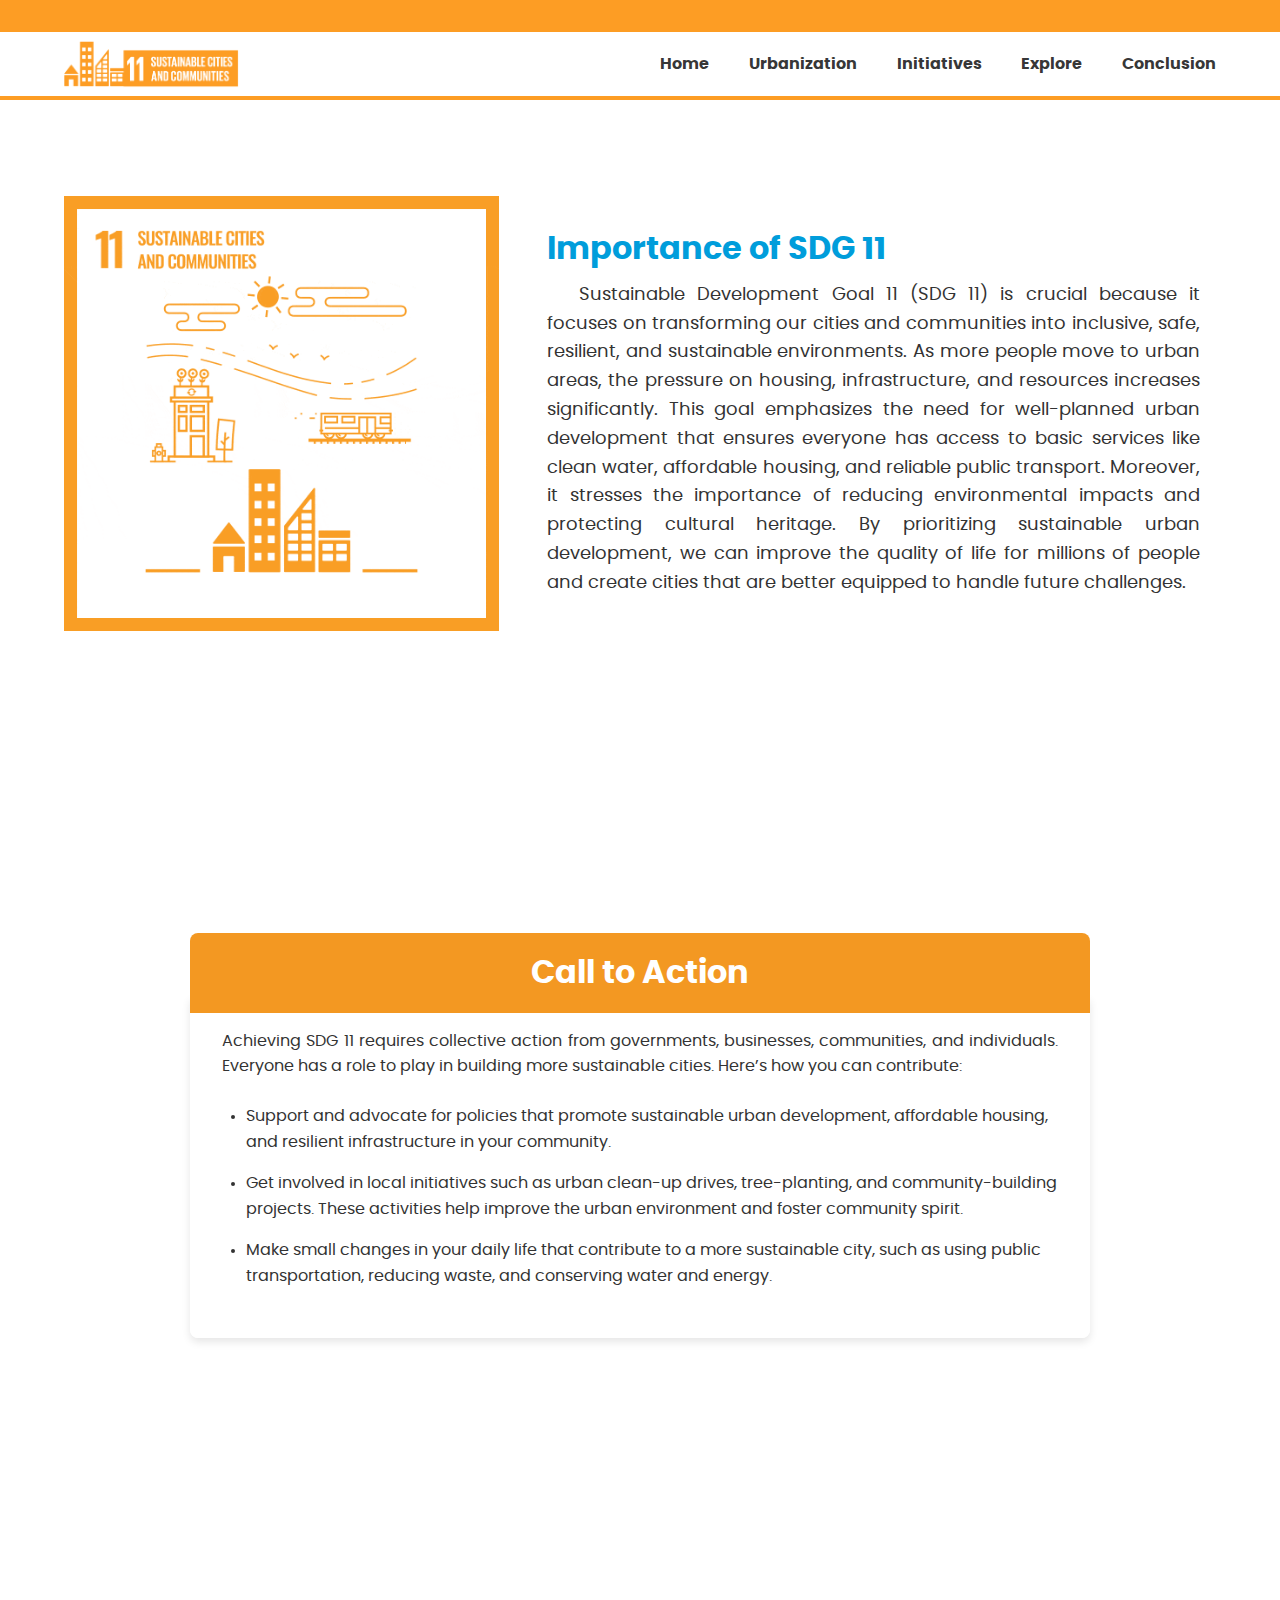
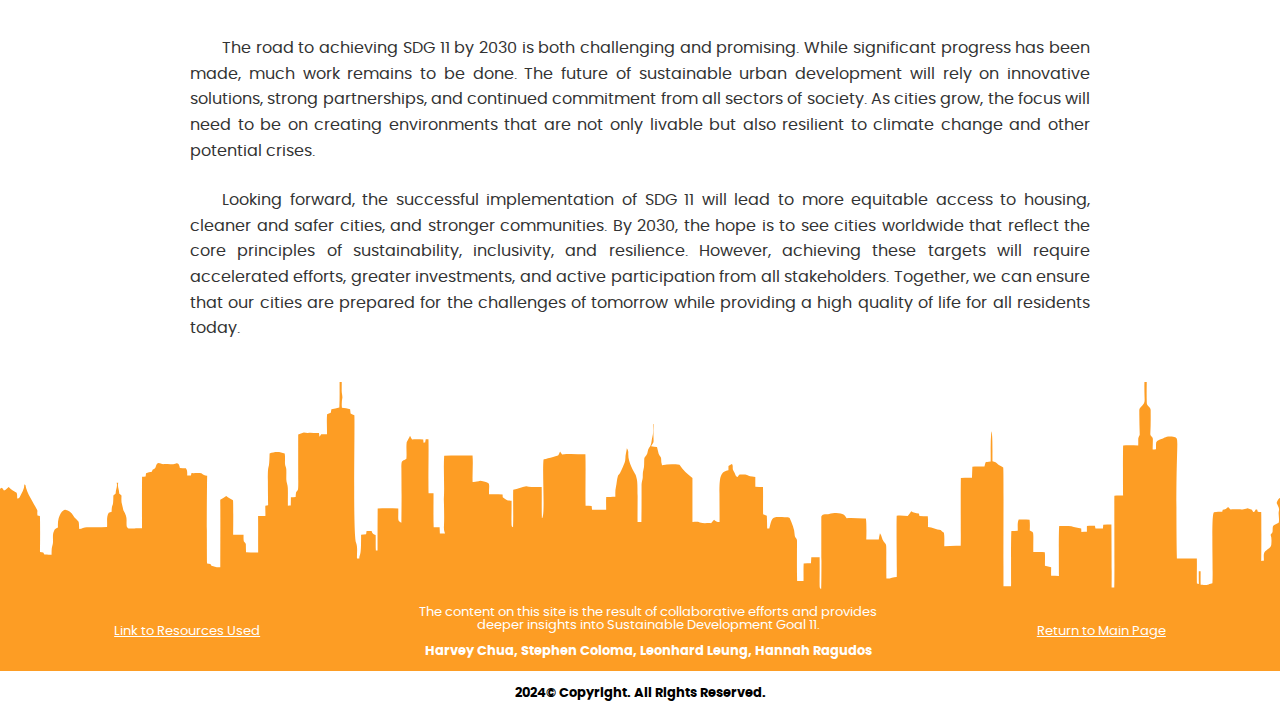
==== commit 87aaf121: "add: > added transtition for the learn more anchor/button. > replaced some images with gif to add mo" ====
--- a/pages/conclusion.html
+++ b/pages/conclusion.html
@@ -47,7 +47,7 @@
         <section class="conclusion-section">
             <div class="content-wrapper">
                 <div class="image-box">
-                    <img src="../resources/images/conclusion-logo.svg" alt="SDG 11 Icon">
+                    <img src="../resources/images/11_SDG_MakeEveryDayCount_Gifs_GDU_Optimized.gif" alt="SDG 11 Icon">
                 </div>
                 <div class="text-box">
                     <h2>Importance of SDG 11</h2>
@@ -96,7 +96,7 @@
         </div>    
 
         <div class="sdg-image-holder">
-            <img id="sdg17" src="../resources/images/17-sdg.svg" alt="">
+            <img id="sdg17" src="../resources/images/SDG-Animation.gif" alt="">
         </div>    
     </main>
     
